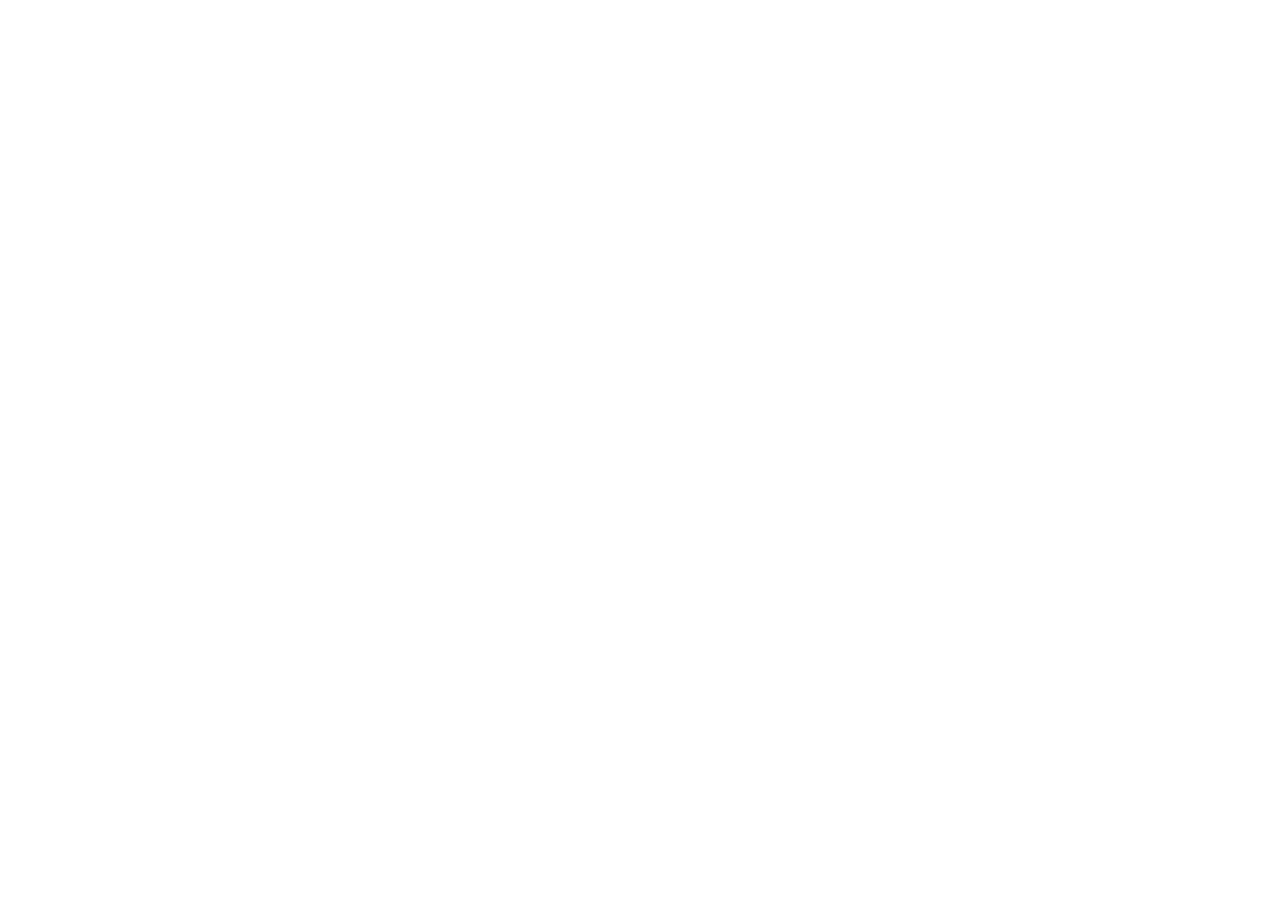
==== index.html @ c2e5d894 "Add files via upload" ====
<!doctype html><html lang="en"><head><meta charset="utf-8"><meta name="viewport" content="width=device-width,initial-scale=1"><title>Home | Backlot Embroidery Co.</title><link rel="stylesheet" href="/assets/css/style.css"></head><body data-page="Home"><div id="site-header"></div><main id="main"></main><div id="site-footer"></div><script src="/assets/js/app.js"></script></body></html>
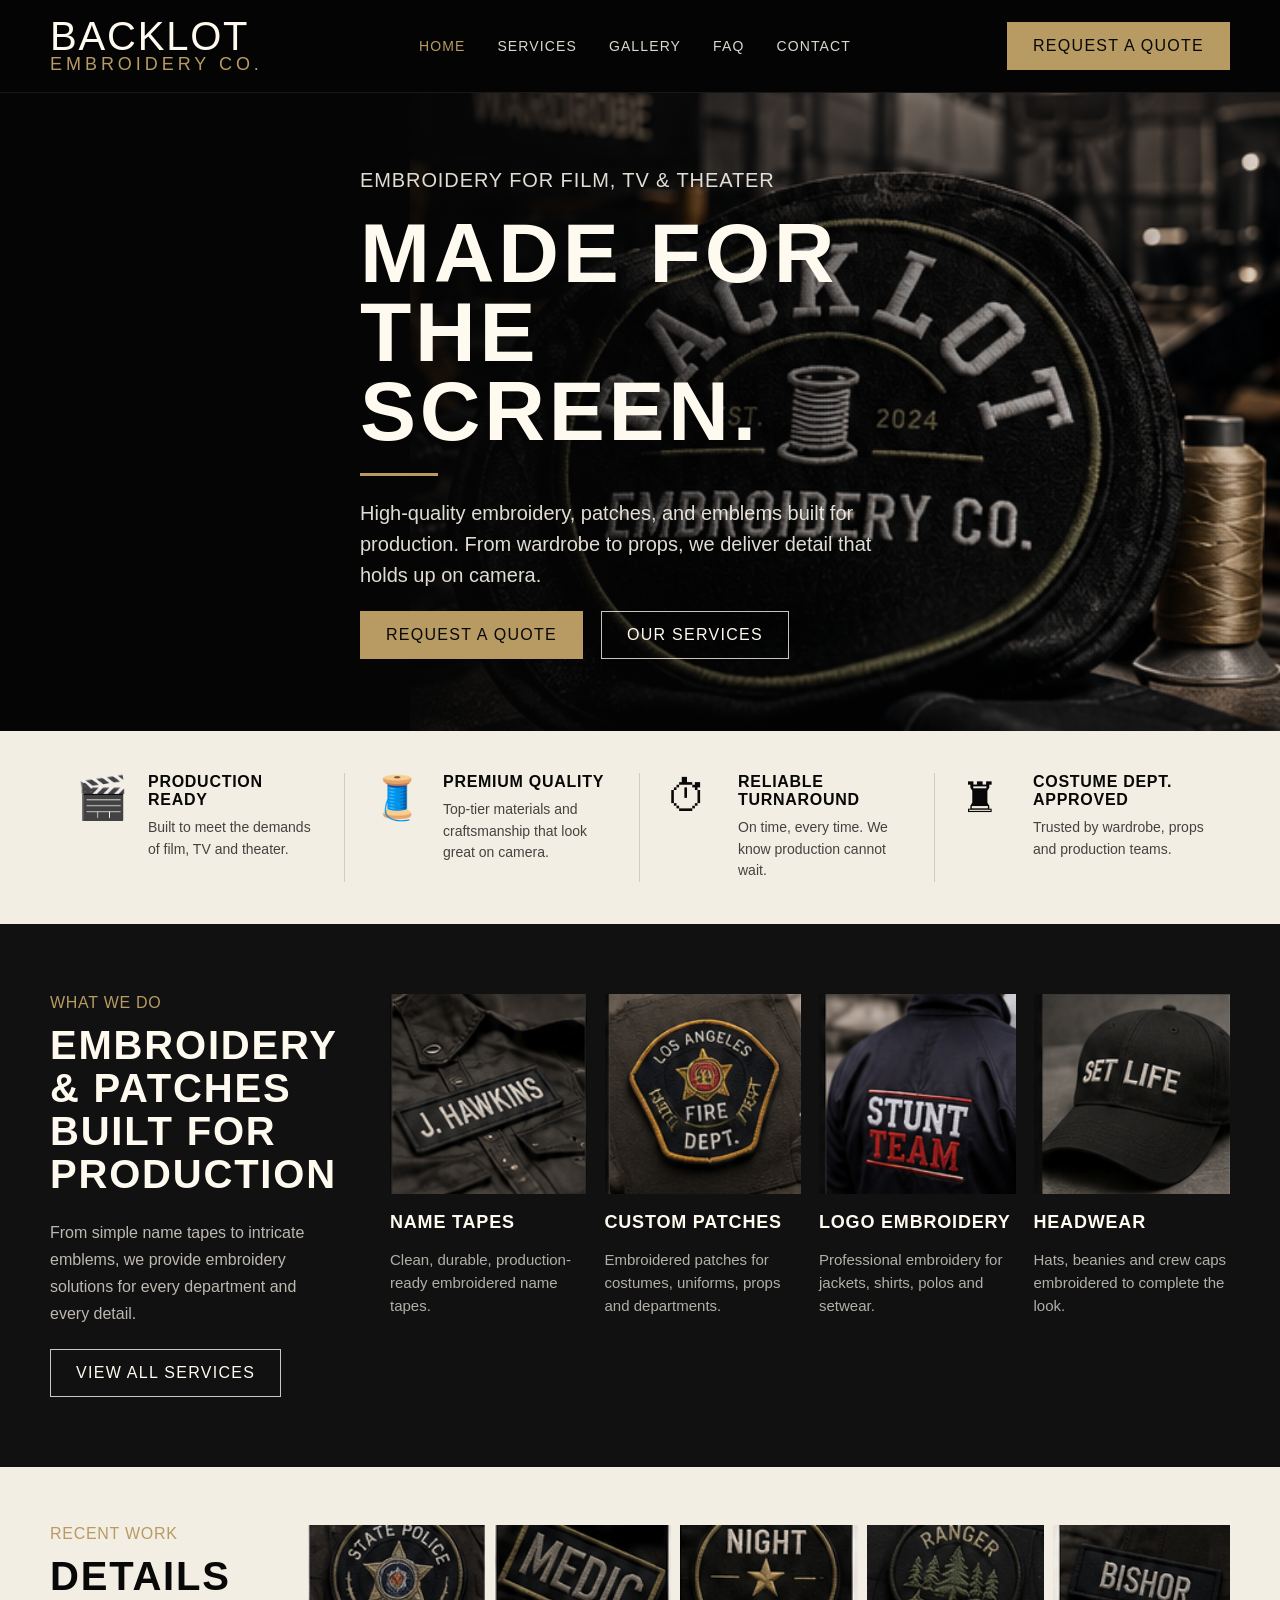
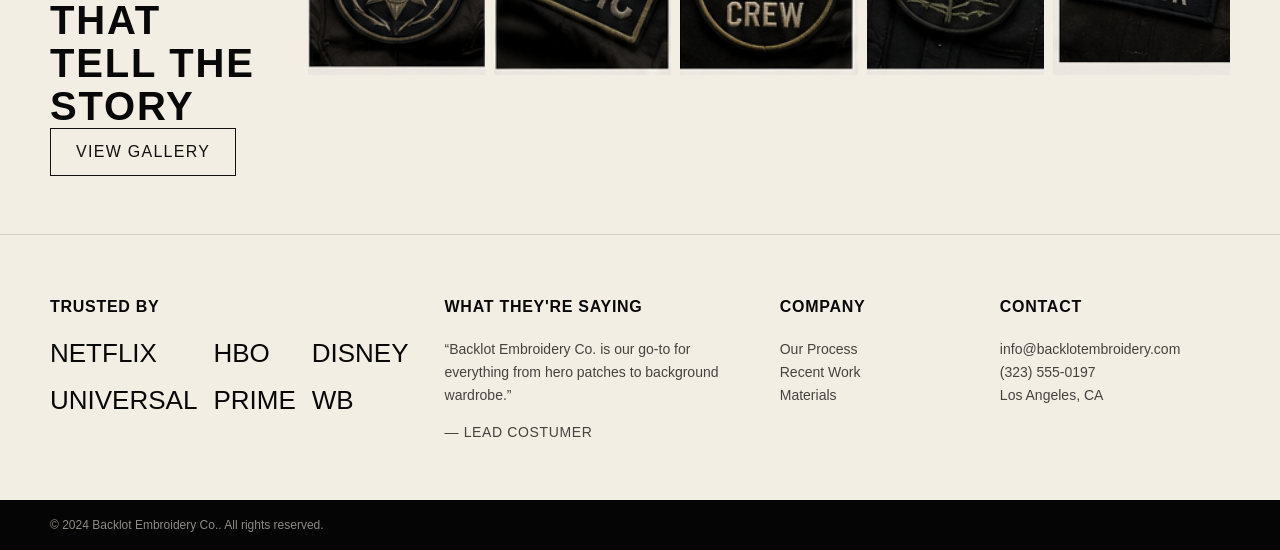
==== commit 78234393: "Add files via upload" ====
--- a/index.html
+++ b/index.html
@@ -1 +1,16 @@
-<!doctype html><html lang="en"><head><meta charset="utf-8"><meta name="viewport" content="width=device-width,initial-scale=1"><title>Home | Backlot Embroidery Co.</title><link rel="stylesheet" href="/assets/css/style.css"></head><body data-page="Home"><div id="site-header"></div><main id="main"></main><div id="site-footer"></div><script src="/assets/js/app.js"></script></body></html>+<!doctype html>
+<html lang="en">
+<head>
+<meta charset="utf-8">
+<meta name="viewport" content="width=device-width,initial-scale=1">
+<title>Home | Backlot Embroidery Co.</title>
+<meta name="description" content="Production-ready embroidery, patches, name tapes and apparel for film, TV and theater.">
+<link rel="stylesheet" href="/assets/css/style.css">
+</head>
+<body data-page="Home">
+<div id="site-header"></div>
+<main id="main"></main>
+<div id="site-footer"></div>
+<script src="/assets/js/app.js"></script>
+</body>
+</html>
--- a/assets/css/style.css
+++ b/assets/css/style.css
@@ -0,0 +1,20 @@
+
+:root{--ink:#050505;--charcoal:#111;--cream:#f3eee3;--bone:#fffaf0;--gold:#b79b62;--line:rgba(255,250,240,.14)}
+*{box-sizing:border-box}body{margin:0;background:var(--ink);color:var(--bone);font-family:Arial,Helvetica,sans-serif}img{max-width:100%;display:block}a{color:inherit;text-decoration:none}
+.container{width:min(1180px,calc(100% - 40px));margin:auto}.display{font-family:Impact,'Arial Narrow',Arial,sans-serif;letter-spacing:.045em;text-transform:uppercase}
+.topbar{position:sticky;top:0;z-index:50;background:rgba(5,5,5,.92);border-bottom:1px solid rgba(255,255,255,.08);backdrop-filter:blur(10px)}
+.nav-wrap{height:92px;display:flex;align-items:center;justify-content:space-between;gap:24px}.logo-main{font-size:40px;line-height:.9}.logo-sub{font-size:18px;letter-spacing:.22em;color:var(--gold)}
+.nav{display:flex;gap:32px}.nav a{font-family:Impact,'Arial Narrow',Arial,sans-serif;text-transform:uppercase;letter-spacing:.08em;font-size:14px;color:rgba(255,250,240,.86)}.nav a.active,.nav a:hover{color:var(--gold)}
+.btn{display:inline-flex;align-items:center;justify-content:center;min-height:48px;padding:0 25px;border:1px solid rgba(255,250,240,.78);font-family:Impact,'Arial Narrow',Arial,sans-serif;text-transform:uppercase;letter-spacing:.08em;background:transparent;color:var(--bone);cursor:pointer}.btn.gold{background:var(--gold);border-color:var(--gold);color:#080808}.btn.dark{border-color:#111;color:#111}
+.menu{display:none}.mobile-panel{display:none}
+.hero{min-height:635px;position:relative;overflow:hidden;background:#050505}.hero:before{content:"";position:absolute;inset:0;background:linear-gradient(90deg,#050505 0%,rgba(5,5,5,.94) 30%,rgba(5,5,5,.52) 55%,rgba(5,5,5,.08) 100%);z-index:1}
+.hero-bg{position:absolute;right:0;top:0;width:68%;height:100%;object-fit:cover}.hero-content{position:relative;z-index:2;padding:72px 0;max-width:560px}.eyebrow{color:var(--gold);font-size:19px;margin:0 0 18px}.hero h1{font-size:84px;line-height:.94;margin:0}.gold-rule{width:78px;height:3px;background:var(--gold);margin:22px 0}.hero p{font-size:20px;line-height:1.55;color:rgba(255,250,240,.88)}.actions{display:flex;gap:18px;flex-wrap:wrap}
+.feature-strip{background:var(--cream);color:#080808}.features{display:grid;grid-template-columns:repeat(4,1fr);padding:42px 0}.feature{display:grid;grid-template-columns:54px 1fr;gap:18px;padding:0 26px;border-right:1px solid rgba(0,0,0,.14)}.feature:last-child{border-right:none}.icon{font-size:42px}.feature h3{margin:0;font-size:16px}.feature p{margin:8px 0 0;font-size:14px;line-height:1.55;color:rgba(0,0,0,.72)}
+.dark-section,.content-section{background:#111;padding:70px 0}.service-layout{display:grid;grid-template-columns:280px 1fr;gap:60px}.section-kicker{font-size:16px;color:var(--gold);margin:0 0 12px}.section-title{font-size:40px;line-height:1.08;margin:0}.section-text{line-height:1.7;color:rgba(255,250,240,.72);margin:22px 0}
+.cards{display:grid;grid-template-columns:repeat(4,1fr);gap:18px}.card img{height:200px;width:100%;object-fit:cover}.card h3{font-size:18px;margin:18px 0 8px}.card p{font-size:15px;line-height:1.55;color:rgba(255,250,240,.68)}
+.gallery-section{background:var(--cream);color:#080808;padding:58px 0}.gallery-layout{display:grid;grid-template-columns:220px 1fr;gap:38px}.gallery-grid{display:grid;grid-template-columns:repeat(5,1fr);gap:9px}.gallery-grid img{height:150px;width:100%;object-fit:cover}
+.page-hero{background:radial-gradient(circle at 75% 20%,rgba(183,155,98,.20),transparent 30%),#080808;padding:95px 0}.page-hero h1{font-size:70px;line-height:.98;margin:0}.page-hero p{font-size:20px;line-height:1.6;color:rgba(255,250,240,.75);max-width:720px}
+.grid-3{display:grid;grid-template-columns:repeat(3,1fr);gap:24px}.info-card{border:1px solid var(--line);background:rgba(255,255,255,.035);padding:24px}.info-card img{height:230px;width:100%;object-fit:cover;margin-bottom:20px}.info-card h2{font-size:28px;margin:0 0 10px}.info-card p{color:rgba(255,250,240,.7);line-height:1.65}
+.form-placeholder{border:1px dashed rgba(183,155,98,.75);background:rgba(183,155,98,.08);padding:32px;line-height:1.7}.faq details{border-bottom:1px solid var(--line);padding:22px 0}.faq summary{cursor:pointer;font-size:24px}.faq p{color:rgba(255,250,240,.72);line-height:1.65}
+.footer-top{background:var(--cream);color:#080808;border-top:1px solid rgba(0,0,0,.14);padding:42px 0}.footer-grid{display:grid;grid-template-columns:1.2fr 1.3fr .8fr 1fr;gap:36px}.client-logos{display:grid;grid-template-columns:repeat(3,1fr);gap:16px;font-family:Impact,'Arial Narrow',Arial,sans-serif;font-size:26px;text-transform:uppercase}.footer-top p,.footer-top li{font-size:14px;line-height:1.65;color:rgba(0,0,0,.72)}.footer-top ul{margin:0;padding:0;list-style:none}.bottom{background:#050505;color:rgba(255,250,240,.55);font-size:12px;padding:18px 0}
+@media(max-width:900px){.nav,.topbar .btn.gold{display:none}.menu{display:block}.mobile-panel{display:none;position:absolute;left:0;right:0;top:92px;background:#090909;border-bottom:1px solid var(--line);padding:18px 20px}.mobile-panel.open{display:grid;gap:16px}.hero-bg{width:100%;opacity:.38}.hero{min-height:auto}.hero h1{font-size:58px}.features,.cards,.gallery-grid,.footer-grid,.grid-3{grid-template-columns:1fr}.feature{border-right:none;border-bottom:1px solid rgba(0,0,0,.12);padding:20px 0}.service-layout,.gallery-layout{grid-template-columns:1fr}.gallery-grid img,.card img,.info-card img{height:auto}.page-hero h1{font-size:52px}}
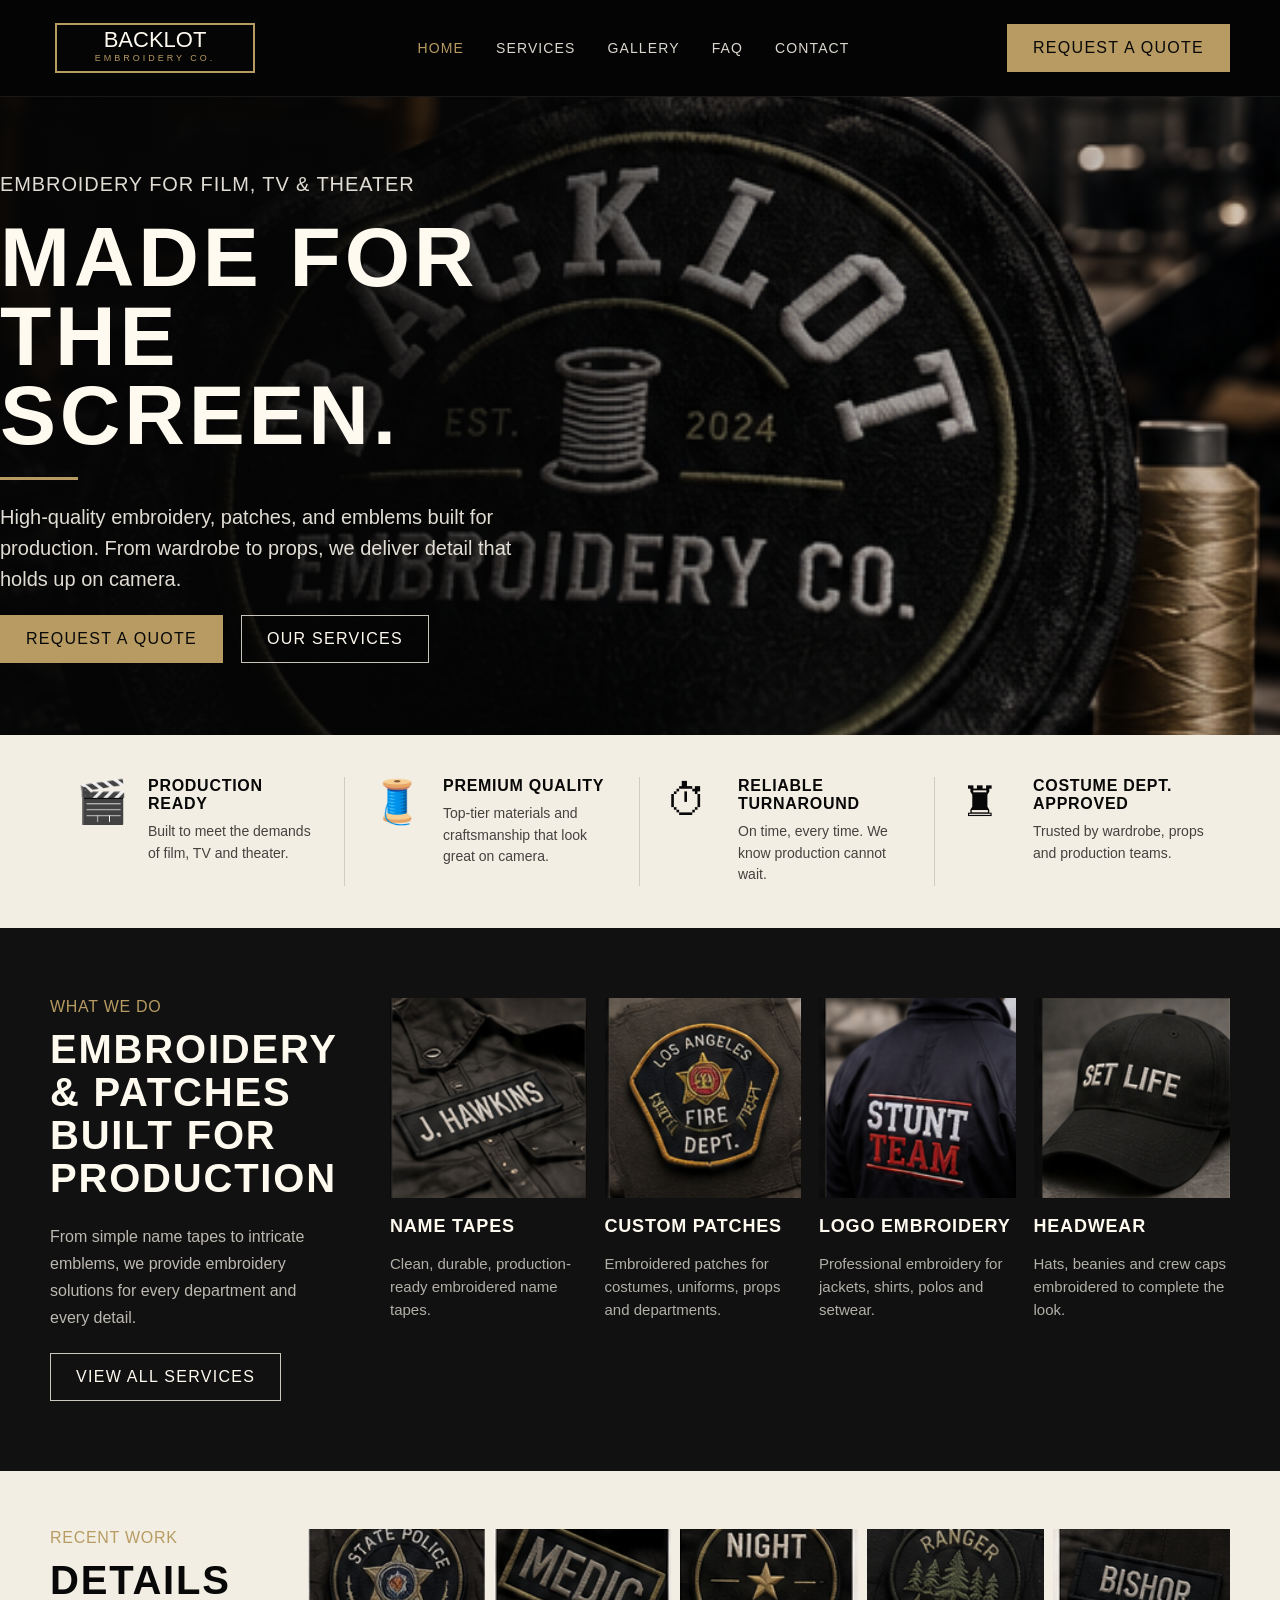
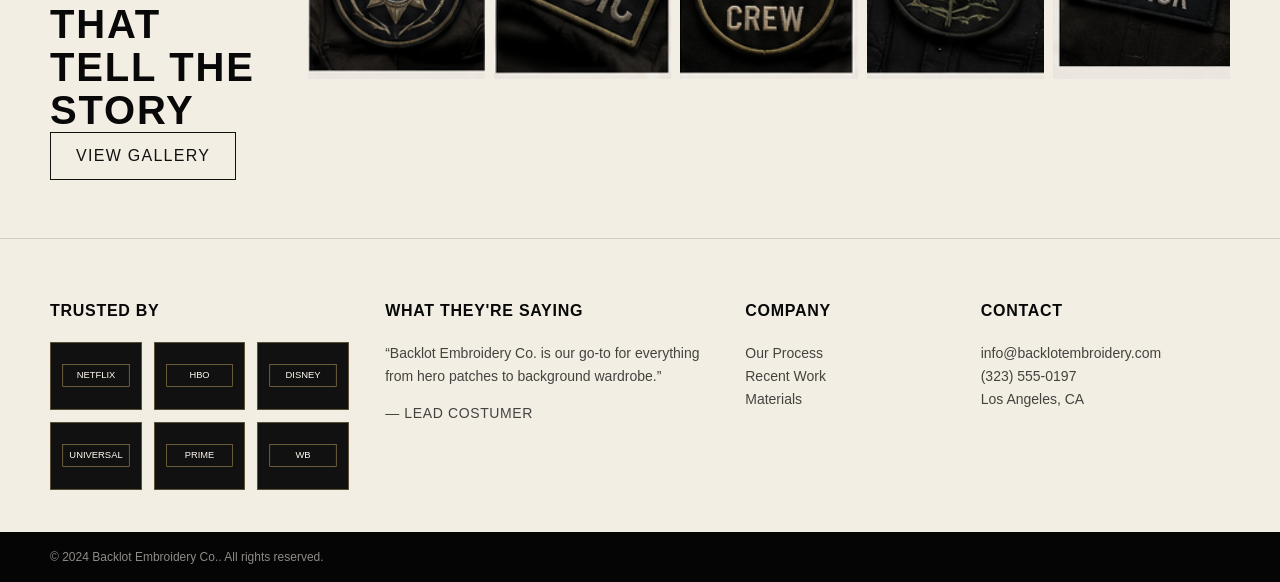
==== commit 74012b54: "Add files via upload" ====
--- a/index.html
+++ b/index.html
@@ -1,16 +1,2 @@
 <!doctype html>
-<html lang="en">
-<head>
-<meta charset="utf-8">
-<meta name="viewport" content="width=device-width,initial-scale=1">
-<title>Home | Backlot Embroidery Co.</title>
-<meta name="description" content="Production-ready embroidery, patches, name tapes and apparel for film, TV and theater.">
-<link rel="stylesheet" href="/assets/css/style.css">
-</head>
-<body data-page="Home">
-<div id="site-header"></div>
-<main id="main"></main>
-<div id="site-footer"></div>
-<script src="/assets/js/app.js"></script>
-</body>
-</html>+<html lang="en"><head><meta charset="utf-8"><meta name="viewport" content="width=device-width,initial-scale=1"><title>Home | Backlot Embroidery Co.</title><meta name="description" content="Production-ready embroidery, patches, name tapes and apparel for film, TV and theater."><link rel="stylesheet" href="/assets/css/style.css"></head><body data-page="Home"><div id="site-header"></div><main id="main"></main><div id="site-footer"></div><script src="/assets/js/app.js"></script></body></html>
--- a/assets/css/style.css
+++ b/assets/css/style.css
@@ -1,20 +1,6 @@
 
-:root{--ink:#050505;--charcoal:#111;--cream:#f3eee3;--bone:#fffaf0;--gold:#b79b62;--line:rgba(255,250,240,.14)}
-*{box-sizing:border-box}body{margin:0;background:var(--ink);color:var(--bone);font-family:Arial,Helvetica,sans-serif}img{max-width:100%;display:block}a{color:inherit;text-decoration:none}
-.container{width:min(1180px,calc(100% - 40px));margin:auto}.display{font-family:Impact,'Arial Narrow',Arial,sans-serif;letter-spacing:.045em;text-transform:uppercase}
-.topbar{position:sticky;top:0;z-index:50;background:rgba(5,5,5,.92);border-bottom:1px solid rgba(255,255,255,.08);backdrop-filter:blur(10px)}
-.nav-wrap{height:92px;display:flex;align-items:center;justify-content:space-between;gap:24px}.logo-main{font-size:40px;line-height:.9}.logo-sub{font-size:18px;letter-spacing:.22em;color:var(--gold)}
-.nav{display:flex;gap:32px}.nav a{font-family:Impact,'Arial Narrow',Arial,sans-serif;text-transform:uppercase;letter-spacing:.08em;font-size:14px;color:rgba(255,250,240,.86)}.nav a.active,.nav a:hover{color:var(--gold)}
-.btn{display:inline-flex;align-items:center;justify-content:center;min-height:48px;padding:0 25px;border:1px solid rgba(255,250,240,.78);font-family:Impact,'Arial Narrow',Arial,sans-serif;text-transform:uppercase;letter-spacing:.08em;background:transparent;color:var(--bone);cursor:pointer}.btn.gold{background:var(--gold);border-color:var(--gold);color:#080808}.btn.dark{border-color:#111;color:#111}
-.menu{display:none}.mobile-panel{display:none}
-.hero{min-height:635px;position:relative;overflow:hidden;background:#050505}.hero:before{content:"";position:absolute;inset:0;background:linear-gradient(90deg,#050505 0%,rgba(5,5,5,.94) 30%,rgba(5,5,5,.52) 55%,rgba(5,5,5,.08) 100%);z-index:1}
-.hero-bg{position:absolute;right:0;top:0;width:68%;height:100%;object-fit:cover}.hero-content{position:relative;z-index:2;padding:72px 0;max-width:560px}.eyebrow{color:var(--gold);font-size:19px;margin:0 0 18px}.hero h1{font-size:84px;line-height:.94;margin:0}.gold-rule{width:78px;height:3px;background:var(--gold);margin:22px 0}.hero p{font-size:20px;line-height:1.55;color:rgba(255,250,240,.88)}.actions{display:flex;gap:18px;flex-wrap:wrap}
-.feature-strip{background:var(--cream);color:#080808}.features{display:grid;grid-template-columns:repeat(4,1fr);padding:42px 0}.feature{display:grid;grid-template-columns:54px 1fr;gap:18px;padding:0 26px;border-right:1px solid rgba(0,0,0,.14)}.feature:last-child{border-right:none}.icon{font-size:42px}.feature h3{margin:0;font-size:16px}.feature p{margin:8px 0 0;font-size:14px;line-height:1.55;color:rgba(0,0,0,.72)}
-.dark-section,.content-section{background:#111;padding:70px 0}.service-layout{display:grid;grid-template-columns:280px 1fr;gap:60px}.section-kicker{font-size:16px;color:var(--gold);margin:0 0 12px}.section-title{font-size:40px;line-height:1.08;margin:0}.section-text{line-height:1.7;color:rgba(255,250,240,.72);margin:22px 0}
-.cards{display:grid;grid-template-columns:repeat(4,1fr);gap:18px}.card img{height:200px;width:100%;object-fit:cover}.card h3{font-size:18px;margin:18px 0 8px}.card p{font-size:15px;line-height:1.55;color:rgba(255,250,240,.68)}
-.gallery-section{background:var(--cream);color:#080808;padding:58px 0}.gallery-layout{display:grid;grid-template-columns:220px 1fr;gap:38px}.gallery-grid{display:grid;grid-template-columns:repeat(5,1fr);gap:9px}.gallery-grid img{height:150px;width:100%;object-fit:cover}
-.page-hero{background:radial-gradient(circle at 75% 20%,rgba(183,155,98,.20),transparent 30%),#080808;padding:95px 0}.page-hero h1{font-size:70px;line-height:.98;margin:0}.page-hero p{font-size:20px;line-height:1.6;color:rgba(255,250,240,.75);max-width:720px}
-.grid-3{display:grid;grid-template-columns:repeat(3,1fr);gap:24px}.info-card{border:1px solid var(--line);background:rgba(255,255,255,.035);padding:24px}.info-card img{height:230px;width:100%;object-fit:cover;margin-bottom:20px}.info-card h2{font-size:28px;margin:0 0 10px}.info-card p{color:rgba(255,250,240,.7);line-height:1.65}
-.form-placeholder{border:1px dashed rgba(183,155,98,.75);background:rgba(183,155,98,.08);padding:32px;line-height:1.7}.faq details{border-bottom:1px solid var(--line);padding:22px 0}.faq summary{cursor:pointer;font-size:24px}.faq p{color:rgba(255,250,240,.72);line-height:1.65}
-.footer-top{background:var(--cream);color:#080808;border-top:1px solid rgba(0,0,0,.14);padding:42px 0}.footer-grid{display:grid;grid-template-columns:1.2fr 1.3fr .8fr 1fr;gap:36px}.client-logos{display:grid;grid-template-columns:repeat(3,1fr);gap:16px;font-family:Impact,'Arial Narrow',Arial,sans-serif;font-size:26px;text-transform:uppercase}.footer-top p,.footer-top li{font-size:14px;line-height:1.65;color:rgba(0,0,0,.72)}.footer-top ul{margin:0;padding:0;list-style:none}.bottom{background:#050505;color:rgba(255,250,240,.55);font-size:12px;padding:18px 0}
-@media(max-width:900px){.nav,.topbar .btn.gold{display:none}.menu{display:block}.mobile-panel{display:none;position:absolute;left:0;right:0;top:92px;background:#090909;border-bottom:1px solid var(--line);padding:18px 20px}.mobile-panel.open{display:grid;gap:16px}.hero-bg{width:100%;opacity:.38}.hero{min-height:auto}.hero h1{font-size:58px}.features,.cards,.gallery-grid,.footer-grid,.grid-3{grid-template-columns:1fr}.feature{border-right:none;border-bottom:1px solid rgba(0,0,0,.12);padding:20px 0}.service-layout,.gallery-layout{grid-template-columns:1fr}.gallery-grid img,.card img,.info-card img{height:auto}.page-hero h1{font-size:52px}}
+:root{--ink:#050505;--cream:#f3eee3;--bone:#fffaf0;--gold:#b79b62;--line:rgba(255,250,240,.14)}
+*{box-sizing:border-box}body{margin:0;background:var(--ink);color:var(--bone);font-family:Arial,Helvetica,sans-serif}img{max-width:100%;display:block}a{color:inherit;text-decoration:none}.container{width:min(1180px,calc(100% - 40px));margin:auto}.display{font-family:Impact,'Arial Narrow',Arial,sans-serif;letter-spacing:.045em;text-transform:uppercase}.topbar{position:sticky;top:0;z-index:50;background:rgba(5,5,5,.92);border-bottom:1px solid rgba(255,255,255,.08);backdrop-filter:blur(10px)}.nav-wrap{height:96px;display:flex;align-items:center;justify-content:space-between;gap:24px}.logo-image{width:210px;height:64px;object-fit:contain;object-position:left center}.nav{display:flex;gap:32px}.nav a{font-family:Impact,'Arial Narrow',Arial,sans-serif;text-transform:uppercase;letter-spacing:.08em;font-size:14px;color:rgba(255,250,240,.86)}.nav a.active,.nav a:hover{color:var(--gold)}.btn{display:inline-flex;align-items:center;justify-content:center;min-height:48px;padding:0 25px;border:1px solid rgba(255,250,240,.78);font-family:Impact,'Arial Narrow',Arial,sans-serif;text-transform:uppercase;letter-spacing:.08em;background:transparent;color:var(--bone);cursor:pointer}.btn.gold{background:var(--gold);border-color:var(--gold);color:#080808}.btn.dark{border-color:#111;color:#111}.menu{display:none}.mobile-panel{display:none}
+.hero{min-height:635px;position:relative;overflow:hidden;background:#050505}.hero:before{content:"";position:absolute;inset:0;background:linear-gradient(90deg,rgba(5,5,5,.95) 0%,rgba(5,5,5,.78) 34%,rgba(5,5,5,.35) 62%,rgba(5,5,5,.12) 100%);z-index:1}.hero-bg{position:absolute;top:0;left:50%;transform:translateX(-50%);width:100%;height:100%;object-fit:cover;object-position:center center}.hero-content{position:relative;z-index:2;padding:72px 0;max-width:560px;margin-left:0;text-align:left}.eyebrow{color:var(--gold);font-size:19px;margin:0 0 18px}.hero h1{font-size:84px;line-height:.94;margin:0}.gold-rule{width:78px;height:3px;background:var(--gold);margin:22px 0}.hero p{font-size:20px;line-height:1.55;color:rgba(255,250,240,.88)}.actions{display:flex;gap:18px;flex-wrap:wrap}
+.feature-strip{background:var(--cream);color:#080808}.features{display:grid;grid-template-columns:repeat(4,1fr);padding:42px 0}.feature{display:grid;grid-template-columns:54px 1fr;gap:18px;padding:0 26px;border-right:1px solid rgba(0,0,0,.14)}.feature:last-child{border-right:none}.icon{font-size:42px}.feature h3{margin:0;font-size:16px}.feature p{margin:8px 0 0;font-size:14px;line-height:1.55;color:rgba(0,0,0,.72)}.dark-section,.content-section{background:#111;padding:70px 0}.service-layout{display:grid;grid-template-columns:280px 1fr;gap:60px}.section-kicker{font-size:16px;color:var(--gold);margin:0 0 12px}.section-title{font-size:40px;line-height:1.08;margin:0}.section-text{line-height:1.7;color:rgba(255,250,240,.72);margin:22px 0}.cards{display:grid;grid-template-columns:repeat(4,1fr);gap:18px}.card img{height:200px;width:100%;object-fit:cover}.card h3{font-size:18px;margin:18px 0 8px}.card p{font-size:15px;line-height:1.55;color:rgba(255,250,240,.68)}.gallery-section{background:var(--cream);color:#080808;padding:58px 0}.gallery-layout{display:grid;grid-template-columns:220px 1fr;gap:38px}.gallery-grid{display:grid;grid-template-columns:repeat(5,1fr);gap:9px}.gallery-grid img{height:150px;width:100%;object-fit:cover}.page-hero{background:radial-gradient(circle at 75% 20%,rgba(183,155,98,.20),transparent 30%),#080808;padding:95px 0}.page-hero h1{font-size:70px;line-height:.98;margin:0}.page-hero p{font-size:20px;line-height:1.6;color:rgba(255,250,240,.75);max-width:720px}.grid-3{display:grid;grid-template-columns:repeat(3,1fr);gap:24px}.info-card{border:1px solid var(--line);background:rgba(255,255,255,.035);padding:24px}.info-card img{height:230px;width:100%;object-fit:cover;margin-bottom:20px}.info-card h2{font-size:28px;margin:0 0 10px}.info-card p{color:rgba(255,250,240,.7);line-height:1.65}.form-placeholder{border:1px dashed rgba(183,155,98,.75);background:rgba(183,155,98,.08);padding:32px;line-height:1.7}.faq details{border-bottom:1px solid var(--line);padding:22px 0}.faq summary{cursor:pointer;font-size:24px}.faq p{color:rgba(255,250,240,.72);line-height:1.65}.footer-top{background:var(--cream);color:#080808;border-top:1px solid rgba(0,0,0,.14);padding:42px 0}.footer-grid{display:grid;grid-template-columns:1.2fr 1.3fr .8fr 1fr;gap:36px}.trusted-images{display:grid;grid-template-columns:repeat(3,1fr);gap:12px}.trusted-images img{width:100%;height:68px;object-fit:contain;background:#111;border:1px solid rgba(183,155,98,.45);padding:9px}.footer-top p,.footer-top li{font-size:14px;line-height:1.65;color:rgba(0,0,0,.72)}.footer-top ul{margin:0;padding:0;list-style:none}.bottom{background:#050505;color:rgba(255,250,240,.55);font-size:12px;padding:18px 0}
+@media(max-width:900px){.nav,.topbar .btn.gold{display:none}.logo-image{width:175px}.menu{display:block}.mobile-panel{display:none;position:absolute;left:0;right:0;top:96px;background:#090909;border-bottom:1px solid var(--line);padding:18px 20px}.mobile-panel.open{display:grid;gap:16px}.hero-bg{width:115%;object-position:58% center;opacity:.72}.hero{min-height:auto}.hero h1{font-size:58px}.features,.cards,.gallery-grid,.footer-grid,.grid-3,.trusted-images{grid-template-columns:1fr}.feature{border-right:none;border-bottom:1px solid rgba(0,0,0,.12);padding:20px 0}.service-layout,.gallery-layout{grid-template-columns:1fr}.gallery-grid img,.card img,.info-card img{height:auto}.page-hero h1{font-size:52px}}
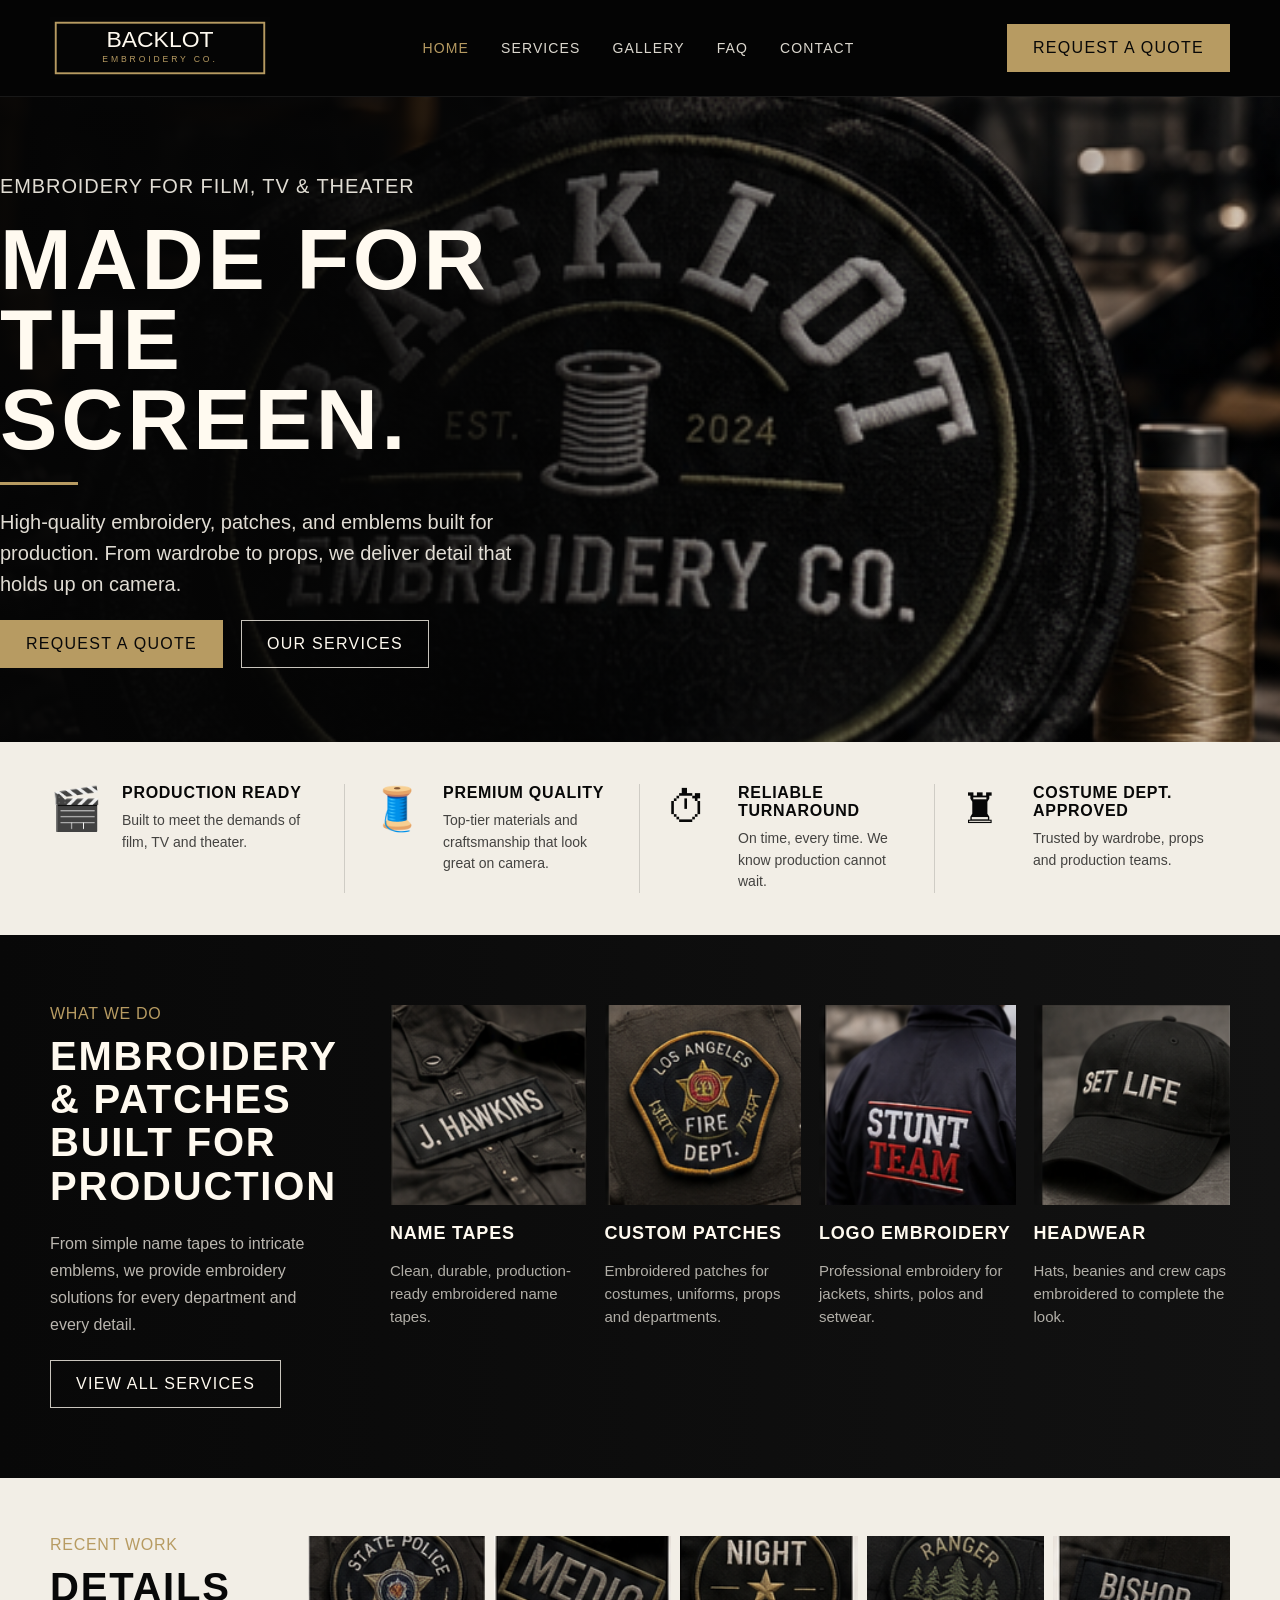
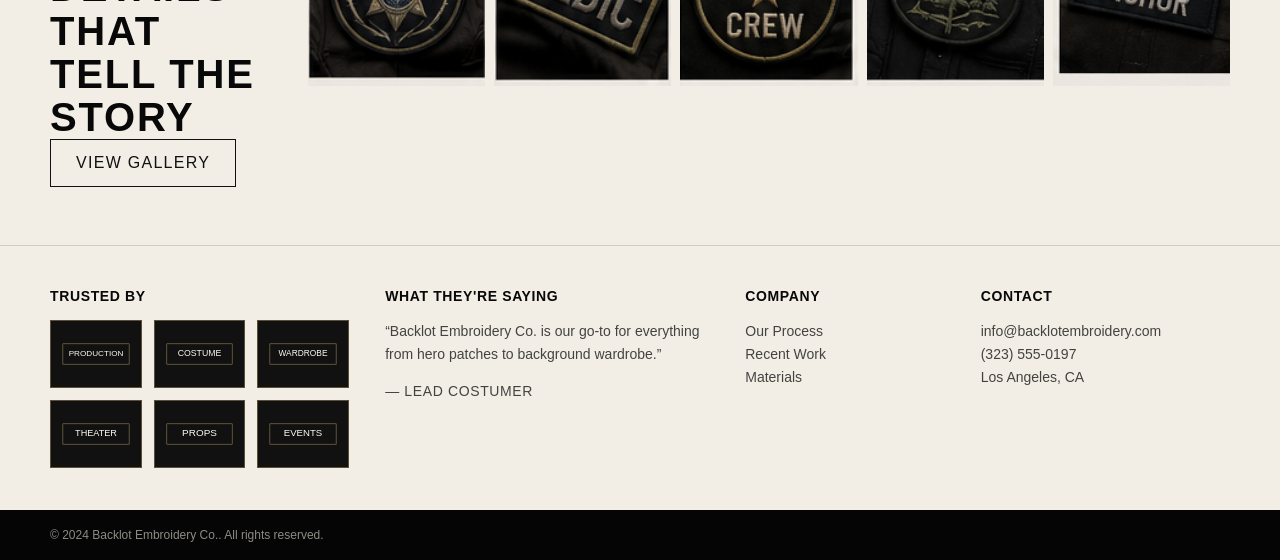
==== commit f297e8e8: "Add files via upload" ====
--- a/index.html
+++ b/index.html
@@ -1,2 +1,16 @@
 <!doctype html>
-<html lang="en"><head><meta charset="utf-8"><meta name="viewport" content="width=device-width,initial-scale=1"><title>Home | Backlot Embroidery Co.</title><meta name="description" content="Production-ready embroidery, patches, name tapes and apparel for film, TV and theater."><link rel="stylesheet" href="/assets/css/style.css"></head><body data-page="Home"><div id="site-header"></div><main id="main"></main><div id="site-footer"></div><script src="/assets/js/app.js"></script></body></html>+<html lang="en">
+<head>
+<meta charset="utf-8">
+<meta name="viewport" content="width=device-width,initial-scale=1">
+<title>Home | Backlot Embroidery Co.</title>
+<meta name="description" content="Production-ready embroidery, patches, name tapes and apparel for film, TV and theater.">
+<link rel="stylesheet" href="/assets/css/style.css">
+</head>
+<body data-page="Home">
+<div id="site-header"></div>
+<main id="main"></main>
+<div id="site-footer"></div>
+<script src="/assets/js/app.js"></script>
+</body>
+</html>
--- a/assets/css/style.css
+++ b/assets/css/style.css
@@ -1,6 +1,21 @@
 
-:root{--ink:#050505;--cream:#f3eee3;--bone:#fffaf0;--gold:#b79b62;--line:rgba(255,250,240,.14)}
-*{box-sizing:border-box}body{margin:0;background:var(--ink);color:var(--bone);font-family:Arial,Helvetica,sans-serif}img{max-width:100%;display:block}a{color:inherit;text-decoration:none}.container{width:min(1180px,calc(100% - 40px));margin:auto}.display{font-family:Impact,'Arial Narrow',Arial,sans-serif;letter-spacing:.045em;text-transform:uppercase}.topbar{position:sticky;top:0;z-index:50;background:rgba(5,5,5,.92);border-bottom:1px solid rgba(255,255,255,.08);backdrop-filter:blur(10px)}.nav-wrap{height:96px;display:flex;align-items:center;justify-content:space-between;gap:24px}.logo-image{width:210px;height:64px;object-fit:contain;object-position:left center}.nav{display:flex;gap:32px}.nav a{font-family:Impact,'Arial Narrow',Arial,sans-serif;text-transform:uppercase;letter-spacing:.08em;font-size:14px;color:rgba(255,250,240,.86)}.nav a.active,.nav a:hover{color:var(--gold)}.btn{display:inline-flex;align-items:center;justify-content:center;min-height:48px;padding:0 25px;border:1px solid rgba(255,250,240,.78);font-family:Impact,'Arial Narrow',Arial,sans-serif;text-transform:uppercase;letter-spacing:.08em;background:transparent;color:var(--bone);cursor:pointer}.btn.gold{background:var(--gold);border-color:var(--gold);color:#080808}.btn.dark{border-color:#111;color:#111}.menu{display:none}.mobile-panel{display:none}
-.hero{min-height:635px;position:relative;overflow:hidden;background:#050505}.hero:before{content:"";position:absolute;inset:0;background:linear-gradient(90deg,rgba(5,5,5,.95) 0%,rgba(5,5,5,.78) 34%,rgba(5,5,5,.35) 62%,rgba(5,5,5,.12) 100%);z-index:1}.hero-bg{position:absolute;top:0;left:50%;transform:translateX(-50%);width:100%;height:100%;object-fit:cover;object-position:center center}.hero-content{position:relative;z-index:2;padding:72px 0;max-width:560px;margin-left:0;text-align:left}.eyebrow{color:var(--gold);font-size:19px;margin:0 0 18px}.hero h1{font-size:84px;line-height:.94;margin:0}.gold-rule{width:78px;height:3px;background:var(--gold);margin:22px 0}.hero p{font-size:20px;line-height:1.55;color:rgba(255,250,240,.88)}.actions{display:flex;gap:18px;flex-wrap:wrap}
-.feature-strip{background:var(--cream);color:#080808}.features{display:grid;grid-template-columns:repeat(4,1fr);padding:42px 0}.feature{display:grid;grid-template-columns:54px 1fr;gap:18px;padding:0 26px;border-right:1px solid rgba(0,0,0,.14)}.feature:last-child{border-right:none}.icon{font-size:42px}.feature h3{margin:0;font-size:16px}.feature p{margin:8px 0 0;font-size:14px;line-height:1.55;color:rgba(0,0,0,.72)}.dark-section,.content-section{background:#111;padding:70px 0}.service-layout{display:grid;grid-template-columns:280px 1fr;gap:60px}.section-kicker{font-size:16px;color:var(--gold);margin:0 0 12px}.section-title{font-size:40px;line-height:1.08;margin:0}.section-text{line-height:1.7;color:rgba(255,250,240,.72);margin:22px 0}.cards{display:grid;grid-template-columns:repeat(4,1fr);gap:18px}.card img{height:200px;width:100%;object-fit:cover}.card h3{font-size:18px;margin:18px 0 8px}.card p{font-size:15px;line-height:1.55;color:rgba(255,250,240,.68)}.gallery-section{background:var(--cream);color:#080808;padding:58px 0}.gallery-layout{display:grid;grid-template-columns:220px 1fr;gap:38px}.gallery-grid{display:grid;grid-template-columns:repeat(5,1fr);gap:9px}.gallery-grid img{height:150px;width:100%;object-fit:cover}.page-hero{background:radial-gradient(circle at 75% 20%,rgba(183,155,98,.20),transparent 30%),#080808;padding:95px 0}.page-hero h1{font-size:70px;line-height:.98;margin:0}.page-hero p{font-size:20px;line-height:1.6;color:rgba(255,250,240,.75);max-width:720px}.grid-3{display:grid;grid-template-columns:repeat(3,1fr);gap:24px}.info-card{border:1px solid var(--line);background:rgba(255,255,255,.035);padding:24px}.info-card img{height:230px;width:100%;object-fit:cover;margin-bottom:20px}.info-card h2{font-size:28px;margin:0 0 10px}.info-card p{color:rgba(255,250,240,.7);line-height:1.65}.form-placeholder{border:1px dashed rgba(183,155,98,.75);background:rgba(183,155,98,.08);padding:32px;line-height:1.7}.faq details{border-bottom:1px solid var(--line);padding:22px 0}.faq summary{cursor:pointer;font-size:24px}.faq p{color:rgba(255,250,240,.72);line-height:1.65}.footer-top{background:var(--cream);color:#080808;border-top:1px solid rgba(0,0,0,.14);padding:42px 0}.footer-grid{display:grid;grid-template-columns:1.2fr 1.3fr .8fr 1fr;gap:36px}.trusted-images{display:grid;grid-template-columns:repeat(3,1fr);gap:12px}.trusted-images img{width:100%;height:68px;object-fit:contain;background:#111;border:1px solid rgba(183,155,98,.45);padding:9px}.footer-top p,.footer-top li{font-size:14px;line-height:1.65;color:rgba(0,0,0,.72)}.footer-top ul{margin:0;padding:0;list-style:none}.bottom{background:#050505;color:rgba(255,250,240,.55);font-size:12px;padding:18px 0}
-@media(max-width:900px){.nav,.topbar .btn.gold{display:none}.logo-image{width:175px}.menu{display:block}.mobile-panel{display:none;position:absolute;left:0;right:0;top:96px;background:#090909;border-bottom:1px solid var(--line);padding:18px 20px}.mobile-panel.open{display:grid;gap:16px}.hero-bg{width:115%;object-position:58% center;opacity:.72}.hero{min-height:auto}.hero h1{font-size:58px}.features,.cards,.gallery-grid,.footer-grid,.grid-3,.trusted-images{grid-template-columns:1fr}.feature{border-right:none;border-bottom:1px solid rgba(0,0,0,.12);padding:20px 0}.service-layout,.gallery-layout{grid-template-columns:1fr}.gallery-grid img,.card img,.info-card img{height:auto}.page-hero h1{font-size:52px}}
+:root{--ink:#050505;--black:#090909;--charcoal:#121212;--cream:#f2eee6;--bone:#fffaf0;--gold:#b79b62;--muted:#a9a195;--line:rgba(255,250,240,.14)}
+*{box-sizing:border-box}html{scroll-behavior:smooth}body{margin:0;background:var(--ink);color:var(--bone);font-family:Arial,Helvetica,sans-serif}img{max-width:100%;display:block}a{color:inherit;text-decoration:none}
+.container{width:min(1180px,calc(100% - 40px));margin:auto}.display{font-family:Impact,"Arial Narrow",Arial,sans-serif;letter-spacing:.045em;text-transform:uppercase}
+.topbar{position:sticky;top:0;z-index:50;background:rgba(5,5,5,.92);border-bottom:1px solid rgba(255,255,255,.08);backdrop-filter:blur(10px)}
+.nav-wrap{height:96px;display:flex;align-items:center;justify-content:space-between;gap:24px}.logo-image{width:220px;height:66px;object-fit:contain;object-position:left center}
+.nav{display:flex;gap:32px}.nav a{font-family:Impact,"Arial Narrow",Arial,sans-serif;text-transform:uppercase;letter-spacing:.08em;font-size:14px;color:rgba(255,250,240,.86)}.nav a.active,.nav a:hover{color:var(--gold)}
+.btn{display:inline-flex;align-items:center;justify-content:center;min-height:48px;padding:0 25px;border:1px solid rgba(255,250,240,.78);font-family:Impact,"Arial Narrow",Arial,sans-serif;text-transform:uppercase;letter-spacing:.08em;background:transparent;color:var(--bone);cursor:pointer}.btn.gold{background:var(--gold);border-color:var(--gold);color:#080808}.btn.dark{border-color:#111;color:#111}
+.menu{display:none}.mobile-panel{display:none}
+.hero{min-height:635px;position:relative;overflow:hidden;background:#050505}.hero:before{content:"";position:absolute;inset:0;background:linear-gradient(90deg,rgba(5,5,5,.97) 0%,rgba(5,5,5,.82) 34%,rgba(5,5,5,.38) 62%,rgba(5,5,5,.12) 100%);z-index:1}
+.hero-bg{position:absolute;top:0;left:50%;transform:translateX(-50%);width:100%;height:100%;object-fit:cover;object-position:center center}.hero-content{position:relative;z-index:2;padding:74px 0;max-width:560px;margin-left:0;text-align:left}
+.eyebrow{color:var(--gold);font-size:19px;margin:0 0 18px}.hero h1{font-size:86px;line-height:.93;margin:0}.gold-rule{width:78px;height:3px;background:var(--gold);margin:22px 0}.hero p{font-size:20px;line-height:1.55;color:rgba(255,250,240,.88)}.actions{display:flex;gap:18px;flex-wrap:wrap}
+.feature-strip{background:var(--cream);color:#080808}.features{display:grid;grid-template-columns:repeat(4,1fr);padding:42px 0}.feature{display:grid;grid-template-columns:54px 1fr;gap:18px;padding:0 26px;border-right:1px solid rgba(0,0,0,.14)}.feature:first-child{padding-left:0}.feature:last-child{border-right:none}.icon{font-size:42px}.feature h3{margin:0;font-size:16px}.feature p{margin:8px 0 0;font-size:14px;line-height:1.55;color:rgba(0,0,0,.72)}
+.dark-section,.content-section{background:linear-gradient(90deg,#080808,#121212);padding:70px 0}.service-layout{display:grid;grid-template-columns:280px 1fr;gap:60px}.section-kicker{font-size:16px;color:var(--gold);margin:0 0 12px}.section-title{font-size:40px;line-height:1.08;margin:0}.section-text{line-height:1.7;color:rgba(255,250,240,.72);margin:22px 0}
+.cards{display:grid;grid-template-columns:repeat(4,1fr);gap:18px}.card img{height:200px;width:100%;object-fit:cover}.card h3{font-size:18px;margin:18px 0 8px}.card p{font-size:15px;line-height:1.55;color:rgba(255,250,240,.68)}
+.gallery-section{background:var(--cream);color:#080808;padding:58px 0}.gallery-layout{display:grid;grid-template-columns:220px 1fr;gap:38px}.gallery-grid{display:grid;grid-template-columns:repeat(5,1fr);gap:9px}.gallery-grid img{height:150px;width:100%;object-fit:cover}
+.page-hero{background:radial-gradient(circle at 75% 20%,rgba(183,155,98,.20),transparent 30%),#080808;padding:95px 0}.page-hero h1{font-size:70px;line-height:.98;margin:0}.page-hero p{font-size:20px;line-height:1.6;color:rgba(255,250,240,.75);max-width:720px}
+.grid-3{display:grid;grid-template-columns:repeat(3,1fr);gap:24px}.info-card{border:1px solid var(--line);background:rgba(255,255,255,.035);padding:24px}.info-card img{height:230px;width:100%;object-fit:cover;margin-bottom:20px}.info-card h2{font-size:28px;margin:0 0 10px}.info-card p{color:rgba(255,250,240,.7);line-height:1.65}
+.form-placeholder{border:1px dashed rgba(183,155,98,.75);background:rgba(183,155,98,.08);padding:32px;line-height:1.7}.faq details{border-bottom:1px solid var(--line);padding:22px 0}.faq summary{cursor:pointer;font-size:24px}.faq p{color:rgba(255,250,240,.72);line-height:1.65}
+.footer-top{background:var(--cream);color:#080808;border-top:1px solid rgba(0,0,0,.14);padding:42px 0}.footer-grid{display:grid;grid-template-columns:1.2fr 1.3fr .8fr 1fr;gap:36px}.trusted-images{display:grid;grid-template-columns:repeat(3,1fr);gap:12px}.trusted-images img{width:100%;height:68px;object-fit:contain;background:#111;border:1px solid rgba(183,155,98,.45);padding:9px}.footer-top h4{font-size:14px;margin:0 0 16px}.footer-top p,.footer-top li{font-size:14px;line-height:1.65;color:rgba(0,0,0,.72)}.footer-top ul{margin:0;padding:0;list-style:none}.bottom{background:#050505;color:rgba(255,250,240,.55);font-size:12px;padding:18px 0}
+@media(max-width:900px){.nav,.topbar .btn.gold{display:none}.logo-image{width:175px}.menu{display:block}.mobile-panel{display:none;position:absolute;left:0;right:0;top:96px;background:#090909;border-bottom:1px solid var(--line);padding:18px 20px}.mobile-panel.open{display:grid;gap:16px}.hero-bg{width:115%;object-position:58% center;opacity:.72}.hero{min-height:auto}.hero-content{padding:58px 0}.hero h1{font-size:58px}.features,.cards,.gallery-grid,.footer-grid,.grid-3,.trusted-images{grid-template-columns:1fr}.feature{border-right:none;border-bottom:1px solid rgba(0,0,0,.12);padding:20px 0}.service-layout,.gallery-layout{grid-template-columns:1fr}.gallery-grid img,.card img,.info-card img{height:auto}.page-hero h1{font-size:52px}}
